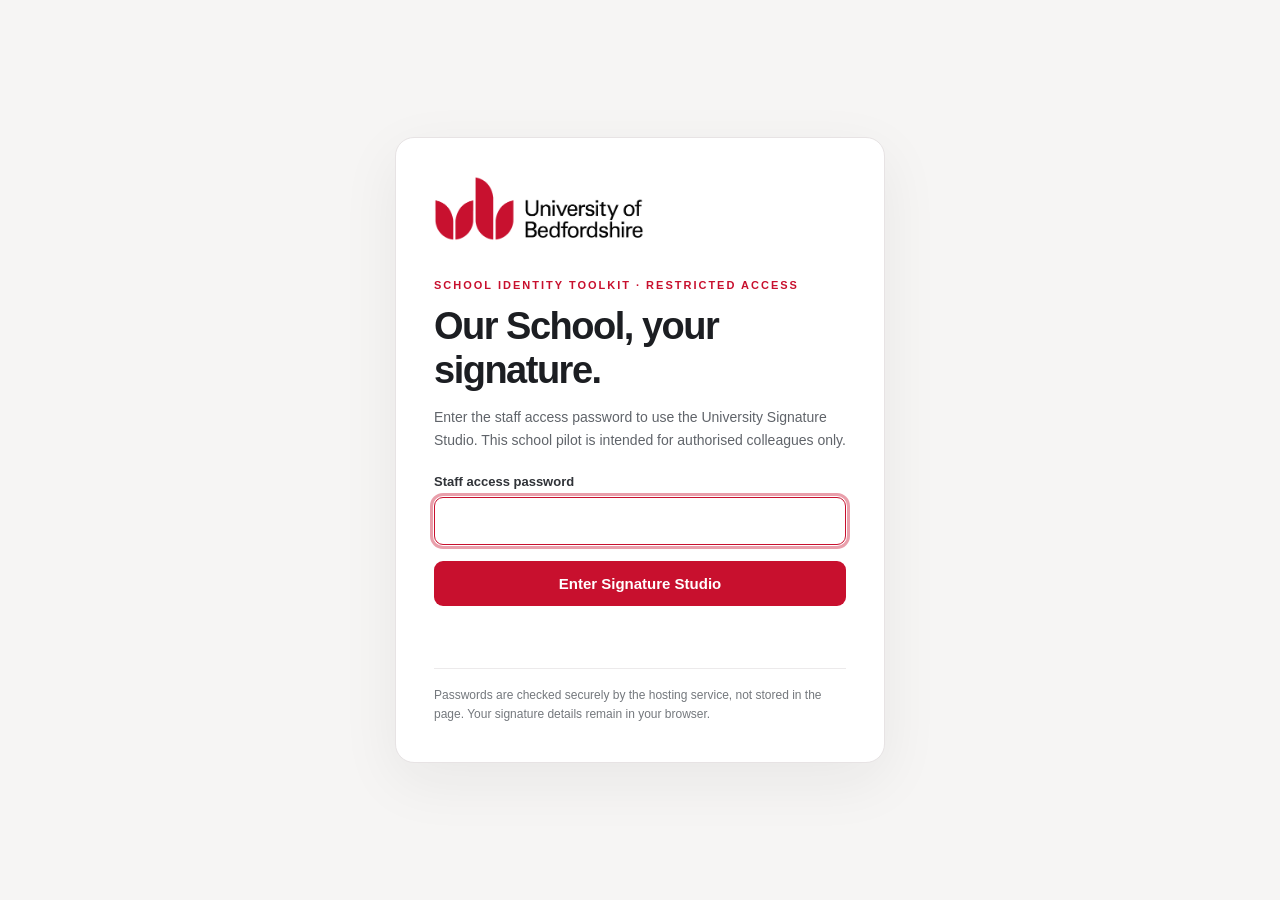
==== access.html @ ae690525 "Add branded staff password entry page for restricted Signature Studio access" ====
<!doctype html>
<html lang="en-GB">
<head>
<meta charset="utf-8">
<meta name="viewport" content="width=device-width,initial-scale=1">
<meta name="color-scheme" content="light">
<meta name="robots" content="noindex,nofollow">
<title>Staff access | University Signature Studio</title>
<meta name="description" content="Staff access to the University of Bedfordshire School Signature Studio.">
<style>
:root{font-family:Arial,Helvetica,sans-serif;color:#1c1e22;background:#f6f5f4}
*{box-sizing:border-box}
body{margin:0;min-height:100vh;display:grid;place-items:center;padding:24px}
main{max-width:490px;width:100%;background:#fff;border:1px solid #e7e3e4;border-radius:19px;padding:38px;box-shadow:0 18px 60px #241b2110}
.brand{max-width:210px;width:100%;height:auto;margin-bottom:34px}
.eyebrow{font-size:11px;font-weight:800;letter-spacing:2px;color:#c8102e;text-transform:uppercase}
h1{font-size:clamp(29px,5vw,38px);letter-spacing:-1.5px;line-height:1.15;margin:14px 0 13px}
p{font-size:14px;color:#60646a;line-height:1.65;margin:0 0 22px}
label{display:block;font-size:13px;font-weight:700;color:#303338;margin-bottom:8px}
input{width:100%;border:1px solid #bfc3c6;border-radius:9px;padding:13px 14px;font:16px Arial,Helvetica,sans-serif;min-height:48px}
input:focus-visible{outline:3px solid #c8102e66;outline-offset:1px;border-color:#c8102e}
button{width:100%;border:0;border-radius:9px;background:#c8102e;color:#fff;padding:14px;font:700 15px Arial,Helvetica,sans-serif;margin-top:16px;cursor:pointer}
button:hover{background:#9e0c26}
button:disabled{opacity:.65;cursor:wait}
#message{min-height:24px;margin:15px 0 0;font-size:13px;color:#a11b2b;line-height:1.5}
footer{font-size:12px;color:#74787d;line-height:1.6;margin-top:23px;border-top:1px solid #eceaeb;padding-top:17px}
footer a{color:#b00e2d}
@media(max-width:550px){main{padding:28px 23px}.brand{max-width:175px;margin-bottom:25px}}
</style>
</head>
<body>
<main>
<img class="brand" src="/assets/logos/university-of-bedfordshire-master.png" alt="University of Bedfordshire" width="210">
<div class="eyebrow">School identity toolkit · Restricted access</div>
<h1>Our School, your signature.</h1>
<p>Enter the staff access password to use the University Signature Studio. This school pilot is intended for authorised colleagues only.</p>
<form id="accessForm" autocomplete="on">
<label for="password">Staff access password</label>
<input id="password" name="password" type="password" autocomplete="current-password" required autofocus minlength="12">
<button id="enter" type="submit">Enter Signature Studio</button>
<div id="message" role="alert" aria-live="polite"></div>
</form>
<footer>Passwords are checked securely by the hosting service, not stored in the page. Your signature details remain in your browser.</footer>
</main>
<script>
(function(){
 "use strict";
 const form=document.getElementById("accessForm");
 const button=document.getElementById("enter");
 const message=document.getElementById("message");
 if(new URLSearchParams(location.search).get("setup")==="required"){
  message.textContent="Access is not yet configured. The site administrator must set the password in Netlify.";
 }
 form.addEventListener("submit",async function(event){
  event.preventDefault();button.disabled=true;message.textContent="";
  try{
   const response=await fetch("/studio-auth",{
    method:"POST",
    headers:{"content-type":"application/x-www-form-urlencoded"},
    credentials:"same-origin",
    cache:"no-store",
    body:new URLSearchParams(new FormData(form)).toString()
   });
   if(response.ok){form.reset();location.replace("/");return;}
   const result=await response.json();
   message.textContent=result.message||"Unable to sign in. Please try again.";
  }catch(_){message.textContent="Connection error. Please try again.";}
  finally{button.disabled=false;}
 });
})();
</script>
</body>
</html>
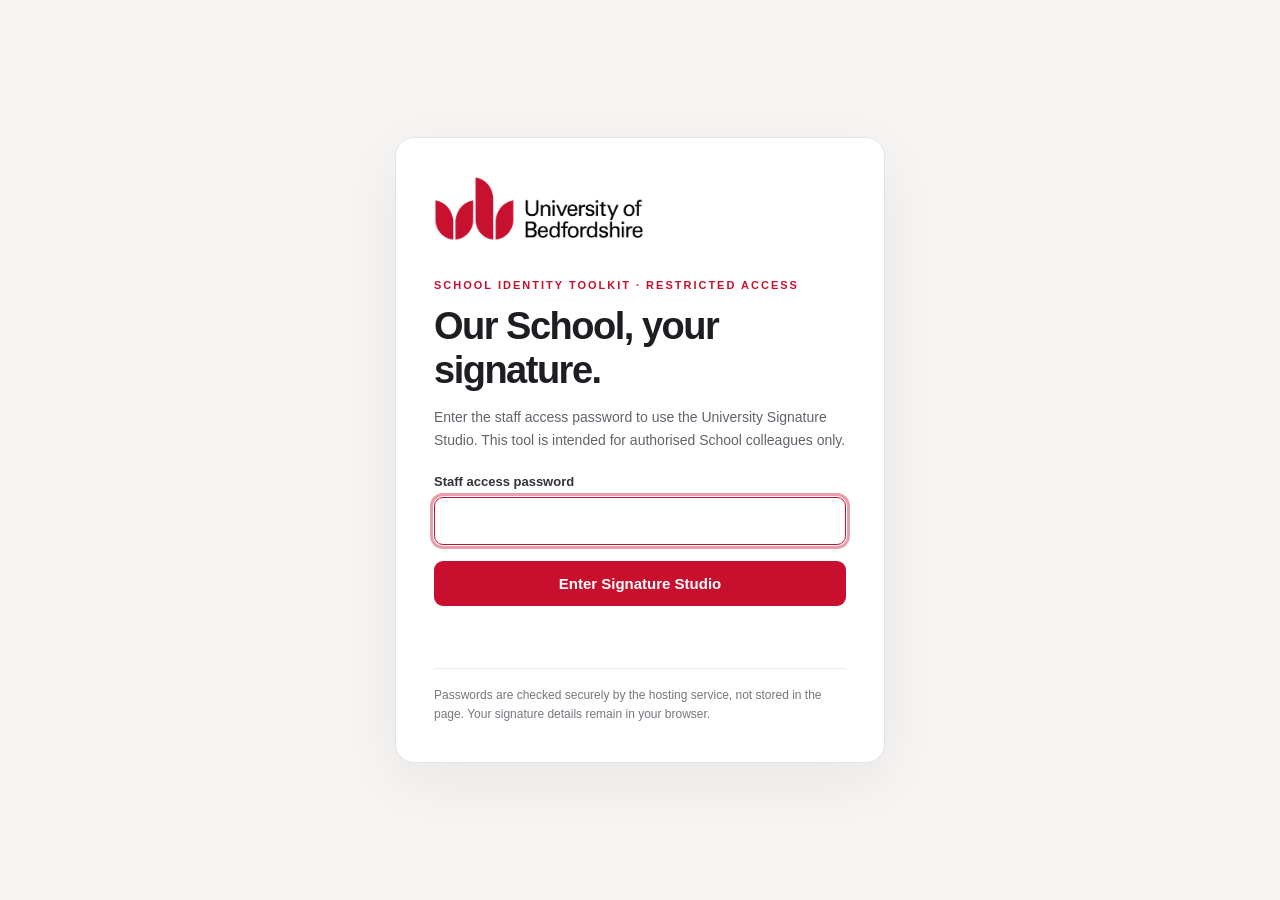
==== commit e61822d9: "Prepare version 4.0 staff-facing launch presentation" ====
--- a/access.html
+++ b/access.html
@@ -33,7 +33,7 @@
 <img class="brand" src="/assets/logos/university-of-bedfordshire-master.png" alt="University of Bedfordshire" width="210">
 <div class="eyebrow">School identity toolkit · Restricted access</div>
 <h1>Our School, your signature.</h1>
-<p>Enter the staff access password to use the University Signature Studio. This school pilot is intended for authorised colleagues only.</p>
+<p>Enter the staff access password to use the University Signature Studio. This tool is intended for authorised School colleagues only.</p>
 <form id="accessForm" autocomplete="on">
 <label for="password">Staff access password</label>
 <input id="password" name="password" type="password" autocomplete="current-password" required autofocus minlength="12">
